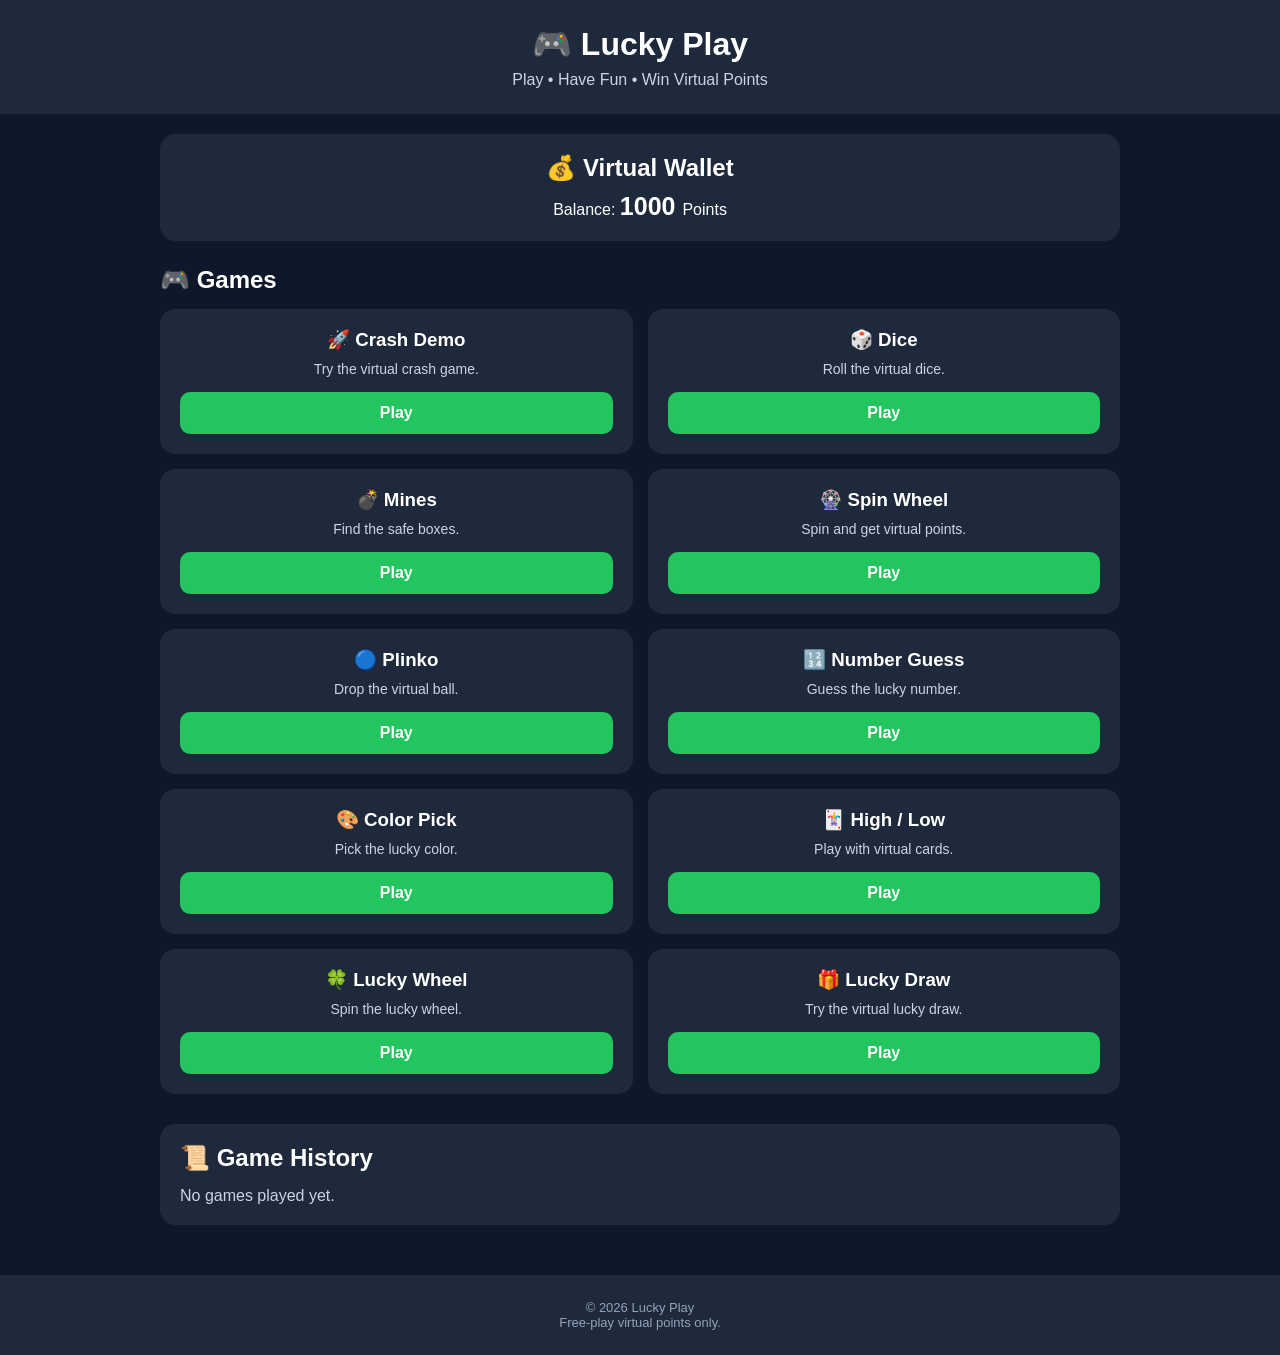
==== index.html @ a8d01879 "Create index.html" ====
<!DOCTYPE html>
<html lang="en">

<head>

    <meta charset="UTF-8">

    <meta
        name="viewport"
        content="width=device-width, initial-scale=1.0"
    >

    <title>Lucky Play</title>

    <link rel="stylesheet" href="style.css">

</head>


<body>


<header>

    <h1>🎮 Lucky Play</h1>

    <p>
        Play • Have Fun • Win Virtual Points
    </p>

</header>



<main>


    <!-- WALLET -->

    <section class="wallet">

        <h2>💰 Virtual Wallet</h2>

        <p>

            Balance:

            <span id="balance">
                1000
            </span>

            Points

        </p>

    </section>



    <!-- GAMES -->

    <section class="games">

        <h2>🎮 Games</h2>


        <div class="game-list">



            <!-- CRASH -->

            <div class="game-card">

                <h3>🚀 Crash Demo</h3>

                <p>
                    Try the virtual crash game.
                </p>

                <a href="games/crash.html">

                    <button>
                        Play
                    </button>

                </a>

            </div>



            <!-- DICE -->

            <div class="game-card">

                <h3>🎲 Dice</h3>

                <p>
                    Roll the virtual dice.
                </p>

                <a href="games/dice.html">

                    <button>
                        Play
                    </button>

                </a>

            </div>



            <!-- MINES -->

            <div class="game-card">

                <h3>💣 Mines</h3>

                <p>
                    Find the safe boxes.
                </p>

                <a href="games/mines.html">

                    <button>
                        Play
                    </button>

                </a>

            </div>



            <!-- SPIN WHEEL -->

            <div class="game-card">

                <h3>🎡 Spin Wheel</h3>

                <p>
                    Spin and get virtual points.
                </p>

                <a href="games/spin.html">

                    <button>
                        Play
                    </button>

                </a>

            </div>



            <!-- PLINKO -->

            <div class="game-card">

                <h3>🔵 Plinko</h3>

                <p>
                    Drop the virtual ball.
                </p>

                <a href="games/plinko.html">

                    <button>
                        Play
                    </button>

                </a>

            </div>



            <!-- NUMBER GUESS -->

            <div class="game-card">

                <h3>🔢 Number Guess</h3>

                <p>
                    Guess the lucky number.
                </p>

                <button
                    onclick="playGame('Number Guess')"
                >

                    Play

                </button>

            </div>



            <!-- COLOR PICK -->

            <div class="game-card">

                <h3>🎨 Color Pick</h3>

                <p>
                    Pick the lucky color.
                </p>

                <button
                    onclick="playGame('Color Pick')"
                >

                    Play

                </button>

            </div>



            <!-- HIGH LOW -->

            <div class="game-card">

                <h3>🃏 High / Low</h3>

                <p>
                    Play with virtual cards.
                </p>

                <button
                    onclick="playGame('High Low')"
                >

                    Play

                </button>

            </div>



            <!-- LUCKY WHEEL -->

            <div class="game-card">

                <h3>🍀 Lucky Wheel</h3>

                <p>
                    Spin the lucky wheel.
                </p>

                <button
                    onclick="playGame('Lucky Wheel')"
                >

                    Play

                </button>

            </div>



            <!-- LUCKY DRAW -->

            <div class="game-card">

                <h3>🎁 Lucky Draw</h3>

                <p>
                    Try the virtual lucky draw.
                </p>

                <button
                    onclick="playGame('Lucky Draw')"
                >

                    Play

                </button>

            </div>


        </div>

    </section>



    <!-- HISTORY -->

    <section class="history">

        <h2>
            📜 Game History
        </h2>

        <div id="historyList">

            <p>
                No games played yet.
            </p>

        </div>

    </section>


</main>



<footer>

    <p>
        © 2026 Lucky Play
    </p>

    <p>
        Free-play virtual points only.
    </p>

</footer>



<script src="app.js"></script>


</body>

</html>
---- style.css ----
* {
    margin: 0;
    padding: 0;
    box-sizing: border-box;
}

body {
    font-family: Arial, sans-serif;
    background: #0f172a;
    color: white;
}

header {
    text-align: center;
    padding: 25px 15px;
    background: #1e293b;
}

header h1 {
    font-size: 32px;
    margin-bottom: 8px;
}

header p {
    color: #cbd5e1;
}

main {
    width: 100%;
    max-width: 1000px;
    margin: auto;
    padding: 20px;
}

.wallet {
    background: #1e293b;
    padding: 20px;
    border-radius: 15px;
    text-align: center;
    margin-bottom: 25px;
}

.wallet h2 {
    margin-bottom: 10px;
}

#balance {
    font-size: 25px;
    font-weight: bold;
}

.games h2,
.history h2 {
    margin-bottom: 15px;
}

.game-list {
    display: grid;
    grid-template-columns: repeat(2, 1fr);
    gap: 15px;
}

.game-card {
    background: #1e293b;
    padding: 20px;
    border-radius: 15px;
    text-align: center;
}

.game-card h3 {
    margin-bottom: 10px;
}

.game-card p {
    color: #cbd5e1;
    font-size: 14px;
    margin-bottom: 15px;
}

button {
    width: 100%;
    padding: 12px;
    border: none;
    border-radius: 10px;
    background: #22c55e;
    color: white;
    font-size: 16px;
    font-weight: bold;
    cursor: pointer;
}

button:active {
    transform: scale(0.97);
}

.history {
    margin-top: 30px;
    background: #1e293b;
    padding: 20px;
    border-radius: 15px;
}

#historyList {
    color: #cbd5e1;
}

footer {
    text-align: center;
    padding: 25px 15px;
    margin-top: 30px;
    background: #1e293b;
    color: #94a3b8;
    font-size: 13px;
}

/* Mobile */

@media (max-width: 600px) {

    main {
        padding: 15px;
    }

    header h1 {
        font-size: 27px;
    }

    .game-list {
        grid-template-columns: 1fr;
    }

    .game-card {
        padding: 18px;
    }
}
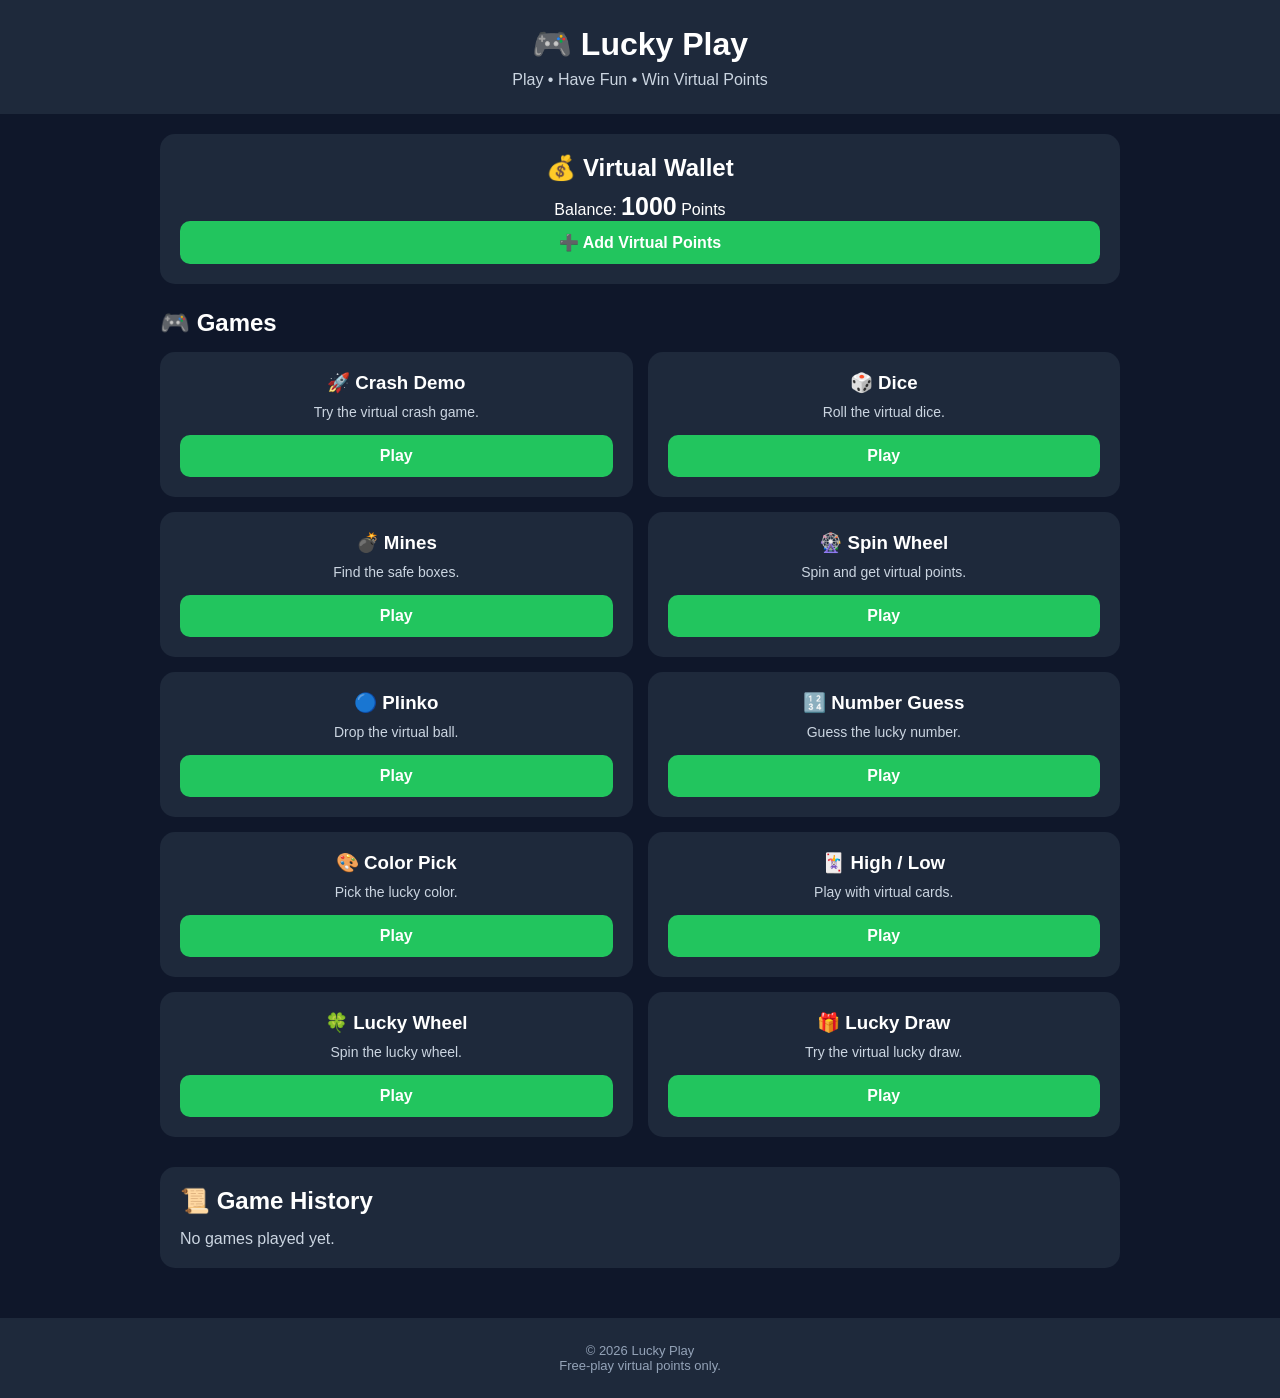
==== commit 639f3166: "Create index.html for Lucky Play platform Initial HTML structure for the Lucky Play game platform, i" ====
--- a/index.html
+++ b/index.html
@@ -53,6 +53,15 @@
 
         </p>
 
+
+        <a href="deposit.html">
+
+            <button>
+                ➕ Add Virtual Points
+            </button>
+
+        </a>
+
     </section>
 
 
@@ -67,9 +76,6 @@
         <div class="game-list">
 
 
-
-            <!-- CRASH -->
-
             <div class="game-card">
 
                 <h3>🚀 Crash Demo</h3>
@@ -79,18 +85,12 @@
                 </p>
 
                 <a href="games/crash.html">
-
-                    <button>
-                        Play
-                    </button>
-
-                </a>
-
-            </div>
-
-
-
-            <!-- DICE -->
+                    <button>Play</button>
+                </a>
+
+            </div>
+
+
 
             <div class="game-card">
 
@@ -101,18 +101,12 @@
                 </p>
 
                 <a href="games/dice.html">
-
-                    <button>
-                        Play
-                    </button>
-
-                </a>
-
-            </div>
-
-
-
-            <!-- MINES -->
+                    <button>Play</button>
+                </a>
+
+            </div>
+
+
 
             <div class="game-card">
 
@@ -123,18 +117,12 @@
                 </p>
 
                 <a href="games/mines.html">
-
-                    <button>
-                        Play
-                    </button>
-
-                </a>
-
-            </div>
-
-
-
-            <!-- SPIN WHEEL -->
+                    <button>Play</button>
+                </a>
+
+            </div>
+
+
 
             <div class="game-card">
 
@@ -145,18 +133,12 @@
                 </p>
 
                 <a href="games/spin.html">
-
-                    <button>
-                        Play
-                    </button>
-
-                </a>
-
-            </div>
-
-
-
-            <!-- PLINKO -->
+                    <button>Play</button>
+                </a>
+
+            </div>
+
+
 
             <div class="game-card">
 
@@ -167,18 +149,12 @@
                 </p>
 
                 <a href="games/plinko.html">
-
-                    <button>
-                        Play
-                    </button>
-
-                </a>
-
-            </div>
-
-
-
-            <!-- NUMBER GUESS -->
+                    <button>Play</button>
+                </a>
+
+            </div>
+
+
 
             <div class="game-card">
 
@@ -188,19 +164,13 @@
                     Guess the lucky number.
                 </p>
 
-                <button
-                    onclick="playGame('Number Guess')"
-                >
-
-                    Play
-
-                </button>
-
-            </div>
-
-
-
-            <!-- COLOR PICK -->
+                <a href="games/number.html">
+                    <button>Play</button>
+                </a>
+
+            </div>
+
+
 
             <div class="game-card">
 
@@ -210,19 +180,13 @@
                     Pick the lucky color.
                 </p>
 
-                <button
-                    onclick="playGame('Color Pick')"
-                >
-
-                    Play
-
-                </button>
-
-            </div>
-
-
-
-            <!-- HIGH LOW -->
+                <a href="games/color.html">
+                    <button>Play</button>
+                </a>
+
+            </div>
+
+
 
             <div class="game-card">
 
@@ -232,19 +196,13 @@
                     Play with virtual cards.
                 </p>
 
-                <button
-                    onclick="playGame('High Low')"
-                >
-
-                    Play
-
-                </button>
-
-            </div>
-
-
-
-            <!-- LUCKY WHEEL -->
+                <a href="games/highlow.html">
+                    <button>Play</button>
+                </a>
+
+            </div>
+
+
 
             <div class="game-card">
 
@@ -254,19 +212,13 @@
                     Spin the lucky wheel.
                 </p>
 
-                <button
-                    onclick="playGame('Lucky Wheel')"
-                >
-
-                    Play
-
-                </button>
-
-            </div>
-
-
-
-            <!-- LUCKY DRAW -->
+                <a href="games/luckywheel.html">
+                    <button>Play</button>
+                </a>
+
+            </div>
+
+
 
             <div class="game-card">
 
@@ -276,13 +228,9 @@
                     Try the virtual lucky draw.
                 </p>
 
-                <button
-                    onclick="playGame('Lucky Draw')"
-                >
-
-                    Play
-
-                </button>
+                <a href="games/luckydraw.html">
+                    <button>Play</button>
+                </a>
 
             </div>
 
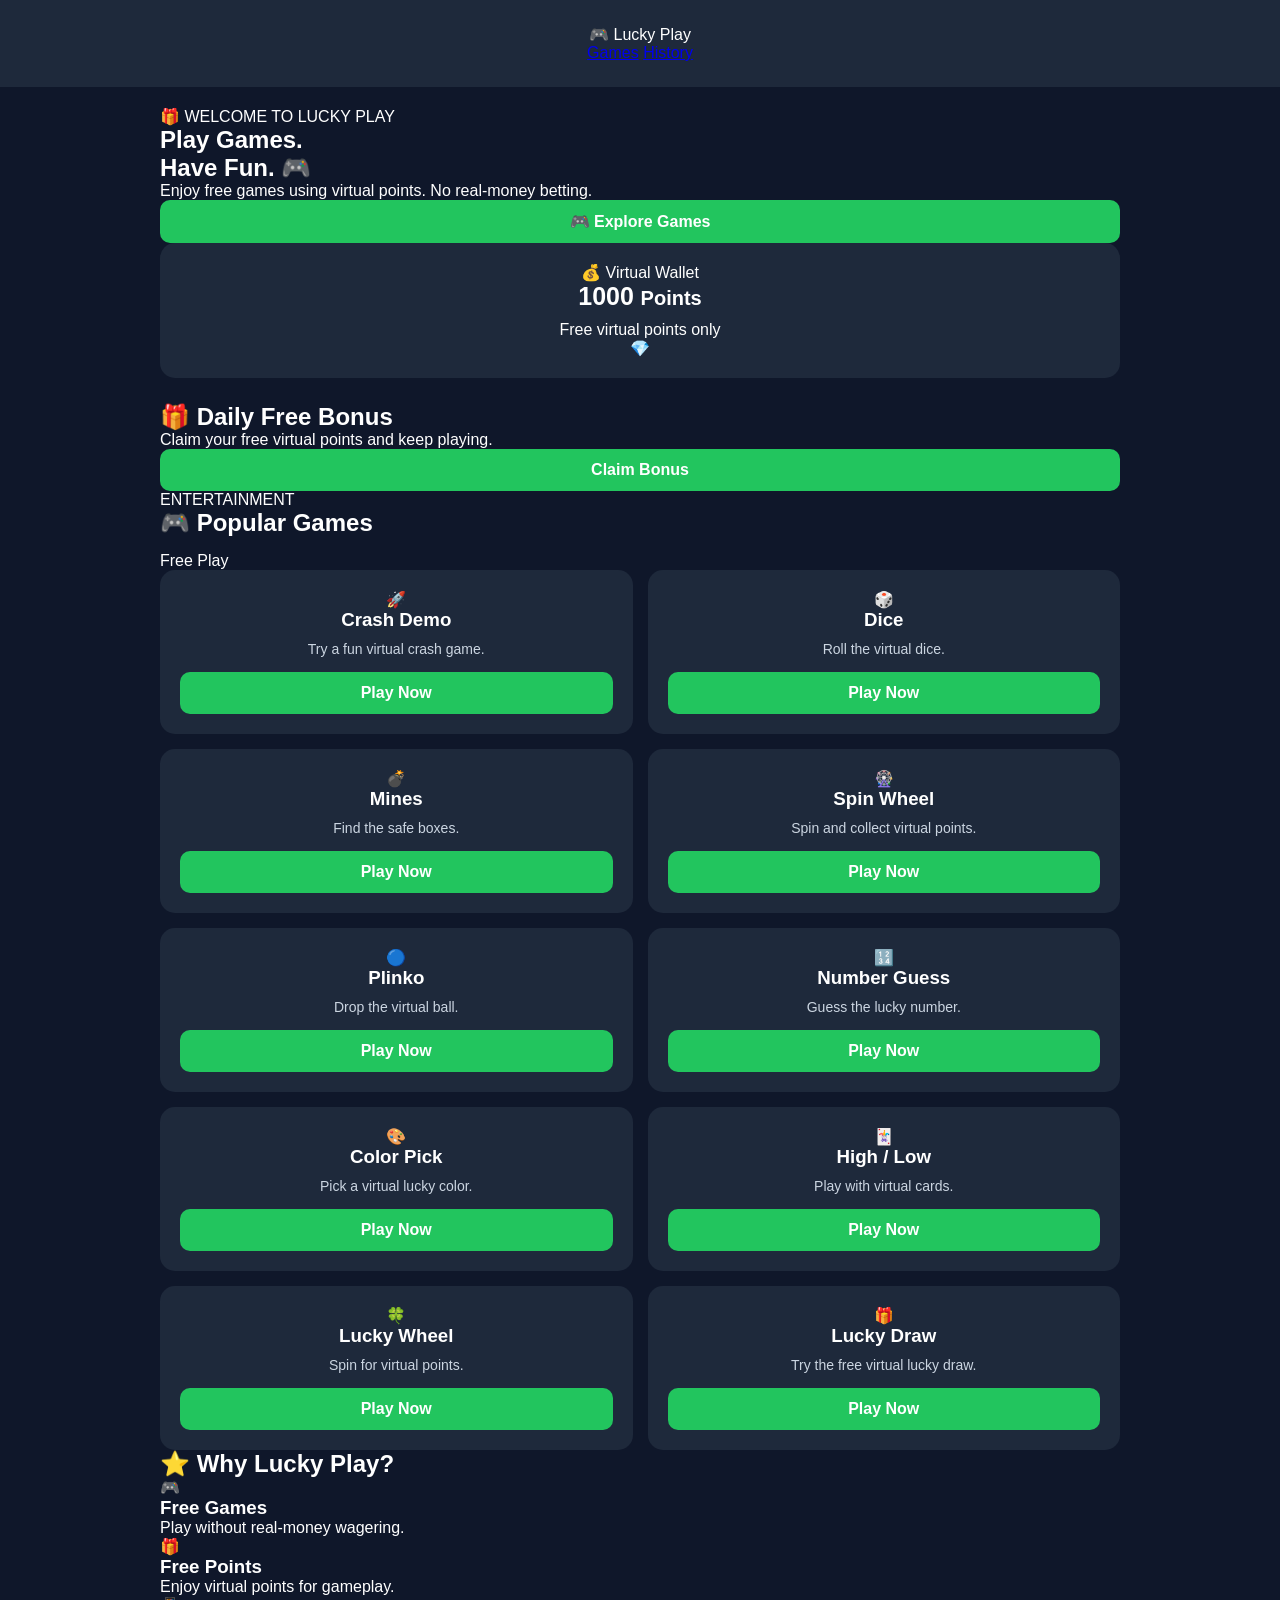
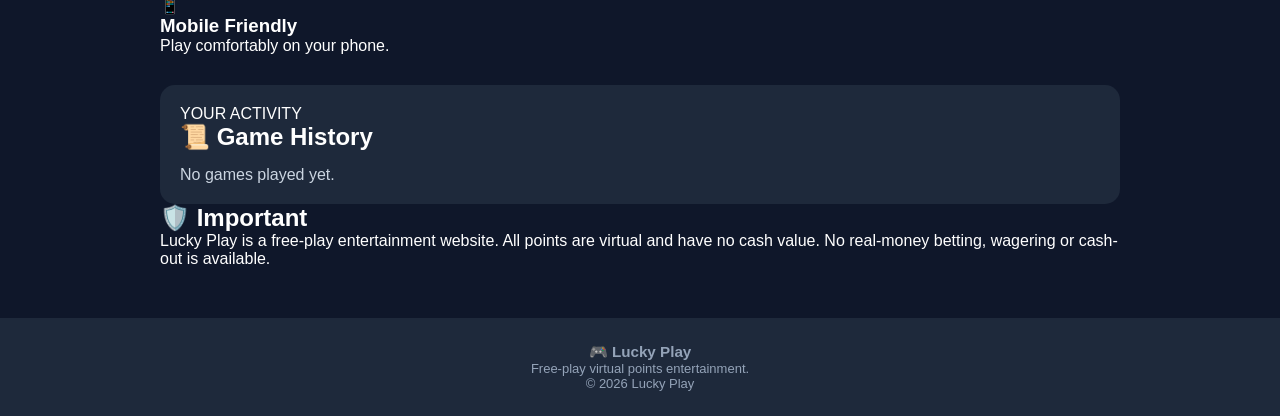
==== commit 0ee6ada3: "Create index.html" ====
--- a/index.html
+++ b/index.html
@@ -2,75 +2,136 @@
 <html lang="en">
 
 <head>
-
     <meta charset="UTF-8">
 
-    <meta
-        name="viewport"
-        content="width=device-width, initial-scale=1.0"
-    >
-
-    <title>Lucky Play</title>
+    <meta name="viewport"
+          content="width=device-width, initial-scale=1.0">
+
+    <title>Lucky Play - Free Games</title>
+
+    <meta name="description"
+          content="Lucky Play - Free games and virtual points entertainment.">
 
     <link rel="stylesheet" href="style.css">
-
 </head>
 
-
 <body>
 
-
-<header>
-
-    <h1>🎮 Lucky Play</h1>
-
-    <p>
-        Play • Have Fun • Win Virtual Points
-    </p>
+<header class="top-header">
+
+    <div class="logo">
+        🎮 <span>Lucky Play</span>
+    </div>
+
+    <div class="header-actions">
+        <a href="#games">Games</a>
+        <a href="#history">History</a>
+    </div>
 
 </header>
 
 
-
 <main>
 
+    <!-- HERO -->
+
+    <section class="hero">
+
+        <div class="hero-content">
+
+            <p class="small-title">
+                🎁 WELCOME TO LUCKY PLAY
+            </p>
+
+            <h1>
+                Play Games.<br>
+                Have Fun. 🎮
+            </h1>
+
+            <p>
+                Enjoy free games using virtual points.
+                No real-money betting.
+            </p>
+
+            <a href="#games">
+                <button class="main-button">
+                    🎮 Explore Games
+                </button>
+            </a>
+
+        </div>
+
+    </section>
+
 
     <!-- WALLET -->
 
     <section class="wallet">
 
-        <h2>💰 Virtual Wallet</h2>
-
-        <p>
-
-            Balance:
-
-            <span id="balance">
-                1000
+        <div>
+
+            <p class="wallet-title">
+                💰 Virtual Wallet
+            </p>
+
+            <h2>
+                <span id="balance">1000</span>
+                <small>Points</small>
+            </h2>
+
+            <p class="wallet-note">
+                Free virtual points only
+            </p>
+
+        </div>
+
+        <div class="wallet-icon">
+            💎
+        </div>
+
+    </section>
+
+
+    <!-- DAILY BONUS -->
+
+    <section class="bonus">
+
+        <div>
+
+            <h2>🎁 Daily Free Bonus</h2>
+
+            <p>
+                Claim your free virtual points and keep playing.
+            </p>
+
+        </div>
+
+        <button id="bonusButton">
+            Claim Bonus
+        </button>
+
+    </section>
+
+
+    <!-- GAMES -->
+
+    <section class="games" id="games">
+
+        <div class="section-heading">
+
+            <div>
+                <p class="small-title">ENTERTAINMENT</p>
+
+                <h2>
+                    🎮 Popular Games
+                </h2>
+            </div>
+
+            <span>
+                Free Play
             </span>
 
-            Points
-
-        </p>
-
-
-        <a href="deposit.html">
-
-            <button>
-                ➕ Add Virtual Points
-            </button>
-
-        </a>
-
-    </section>
-
-
-
-    <!-- GAMES -->
-
-    <section class="games">
-
-        <h2>🎮 Games</h2>
+        </div>
 
 
         <div class="game-list">
@@ -78,176 +139,223 @@
 
             <div class="game-card">
 
-                <h3>🚀 Crash Demo</h3>
-
-                <p>
-                    Try the virtual crash game.
+                <div class="game-icon">🚀</div>
+
+                <h3>Crash Demo</h3>
+
+                <p>
+                    Try a fun virtual crash game.
                 </p>
 
                 <a href="games/crash.html">
-                    <button>Play</button>
-                </a>
-
-            </div>
-
-
-
-            <div class="game-card">
-
-                <h3>🎲 Dice</h3>
+                    <button>Play Now</button>
+                </a>
+
+            </div>
+
+
+            <div class="game-card">
+
+                <div class="game-icon">🎲</div>
+
+                <h3>Dice</h3>
 
                 <p>
                     Roll the virtual dice.
                 </p>
 
                 <a href="games/dice.html">
-                    <button>Play</button>
-                </a>
-
-            </div>
-
-
-
-            <div class="game-card">
-
-                <h3>💣 Mines</h3>
+                    <button>Play Now</button>
+                </a>
+
+            </div>
+
+
+            <div class="game-card">
+
+                <div class="game-icon">💣</div>
+
+                <h3>Mines</h3>
 
                 <p>
                     Find the safe boxes.
                 </p>
 
                 <a href="games/mines.html">
-                    <button>Play</button>
-                </a>
-
-            </div>
-
-
-
-            <div class="game-card">
-
-                <h3>🎡 Spin Wheel</h3>
-
-                <p>
-                    Spin and get virtual points.
+                    <button>Play Now</button>
+                </a>
+
+            </div>
+
+
+            <div class="game-card">
+
+                <div class="game-icon">🎡</div>
+
+                <h3>Spin Wheel</h3>
+
+                <p>
+                    Spin and collect virtual points.
                 </p>
 
                 <a href="games/spin.html">
-                    <button>Play</button>
-                </a>
-
-            </div>
-
-
-
-            <div class="game-card">
-
-                <h3>🔵 Plinko</h3>
+                    <button>Play Now</button>
+                </a>
+
+            </div>
+
+
+            <div class="game-card">
+
+                <div class="game-icon">🔵</div>
+
+                <h3>Plinko</h3>
 
                 <p>
                     Drop the virtual ball.
                 </p>
 
                 <a href="games/plinko.html">
-                    <button>Play</button>
-                </a>
-
-            </div>
-
-
-
-            <div class="game-card">
-
-                <h3>🔢 Number Guess</h3>
+                    <button>Play Now</button>
+                </a>
+
+            </div>
+
+
+            <div class="game-card">
+
+                <div class="game-icon">🔢</div>
+
+                <h3>Number Guess</h3>
 
                 <p>
                     Guess the lucky number.
                 </p>
 
                 <a href="games/number.html">
-                    <button>Play</button>
-                </a>
-
-            </div>
-
-
-
-            <div class="game-card">
-
-                <h3>🎨 Color Pick</h3>
-
-                <p>
-                    Pick the lucky color.
+                    <button>Play Now</button>
+                </a>
+
+            </div>
+
+
+            <div class="game-card">
+
+                <div class="game-icon">🎨</div>
+
+                <h3>Color Pick</h3>
+
+                <p>
+                    Pick a virtual lucky color.
                 </p>
 
                 <a href="games/color.html">
-                    <button>Play</button>
-                </a>
-
-            </div>
-
-
-
-            <div class="game-card">
-
-                <h3>🃏 High / Low</h3>
+                    <button>Play Now</button>
+                </a>
+
+            </div>
+
+
+            <div class="game-card">
+
+                <div class="game-icon">🃏</div>
+
+                <h3>High / Low</h3>
 
                 <p>
                     Play with virtual cards.
                 </p>
 
                 <a href="games/highlow.html">
-                    <button>Play</button>
-                </a>
-
-            </div>
-
-
-
-            <div class="game-card">
-
-                <h3>🍀 Lucky Wheel</h3>
-
-                <p>
-                    Spin the lucky wheel.
+                    <button>Play Now</button>
+                </a>
+
+            </div>
+
+
+            <div class="game-card">
+
+                <div class="game-icon">🍀</div>
+
+                <h3>Lucky Wheel</h3>
+
+                <p>
+                    Spin for virtual points.
                 </p>
 
                 <a href="games/luckywheel.html">
-                    <button>Play</button>
-                </a>
-
-            </div>
-
-
-
-            <div class="game-card">
-
-                <h3>🎁 Lucky Draw</h3>
-
-                <p>
-                    Try the virtual lucky draw.
+                    <button>Play Now</button>
+                </a>
+
+            </div>
+
+
+            <div class="game-card">
+
+                <div class="game-icon">🎁</div>
+
+                <h3>Lucky Draw</h3>
+
+                <p>
+                    Try the free virtual lucky draw.
                 </p>
 
                 <a href="games/luckydraw.html">
-                    <button>Play</button>
-                </a>
-
-            </div>
-
-
-        </div>
-
-    </section>
-
+                    <button>Play Now</button>
+                </a>
+
+            </div>
+
+
+        </div>
+
+    </section>
+
+
+    <!-- FEATURES -->
+
+    <section class="features">
+
+        <h2>⭐ Why Lucky Play?</h2>
+
+        <div class="feature-list">
+
+            <div class="feature-card">
+                🎮
+                <h3>Free Games</h3>
+                <p>Play without real-money wagering.</p>
+            </div>
+
+            <div class="feature-card">
+                🎁
+                <h3>Free Points</h3>
+                <p>Enjoy virtual points for gameplay.</p>
+            </div>
+
+            <div class="feature-card">
+                📱
+                <h3>Mobile Friendly</h3>
+                <p>Play comfortably on your phone.</p>
+            </div>
+
+        </div>
+
+    </section>
 
 
     <!-- HISTORY -->
 
-    <section class="history">
-
-        <h2>
-            📜 Game History
-        </h2>
+    <section class="history" id="history">
+
+        <div class="section-heading">
+
+            <div>
+                <p class="small-title">YOUR ACTIVITY</p>
+
+                <h2>📜 Game History</h2>
+            </div>
+
+        </div>
 
         <div id="historyList">
 
@@ -260,27 +368,39 @@
     </section>
 
 
+    <!-- SAFETY -->
+
+    <section class="rules">
+
+        <h2>🛡️ Important</h2>
+
+        <p>
+            Lucky Play is a free-play entertainment website.
+            All points are virtual and have no cash value.
+            No real-money betting, wagering or cash-out is available.
+        </p>
+
+    </section>
+
 </main>
 
 
-
 <footer>
+
+    <h3>🎮 Lucky Play</h3>
+
+    <p>
+        Free-play virtual points entertainment.
+    </p>
 
     <p>
         © 2026 Lucky Play
     </p>
 
-    <p>
-        Free-play virtual points only.
-    </p>
-
 </footer>
 
 
-
 <script src="app.js"></script>
 
-
 </body>
-
-</html>
+                       </html>
